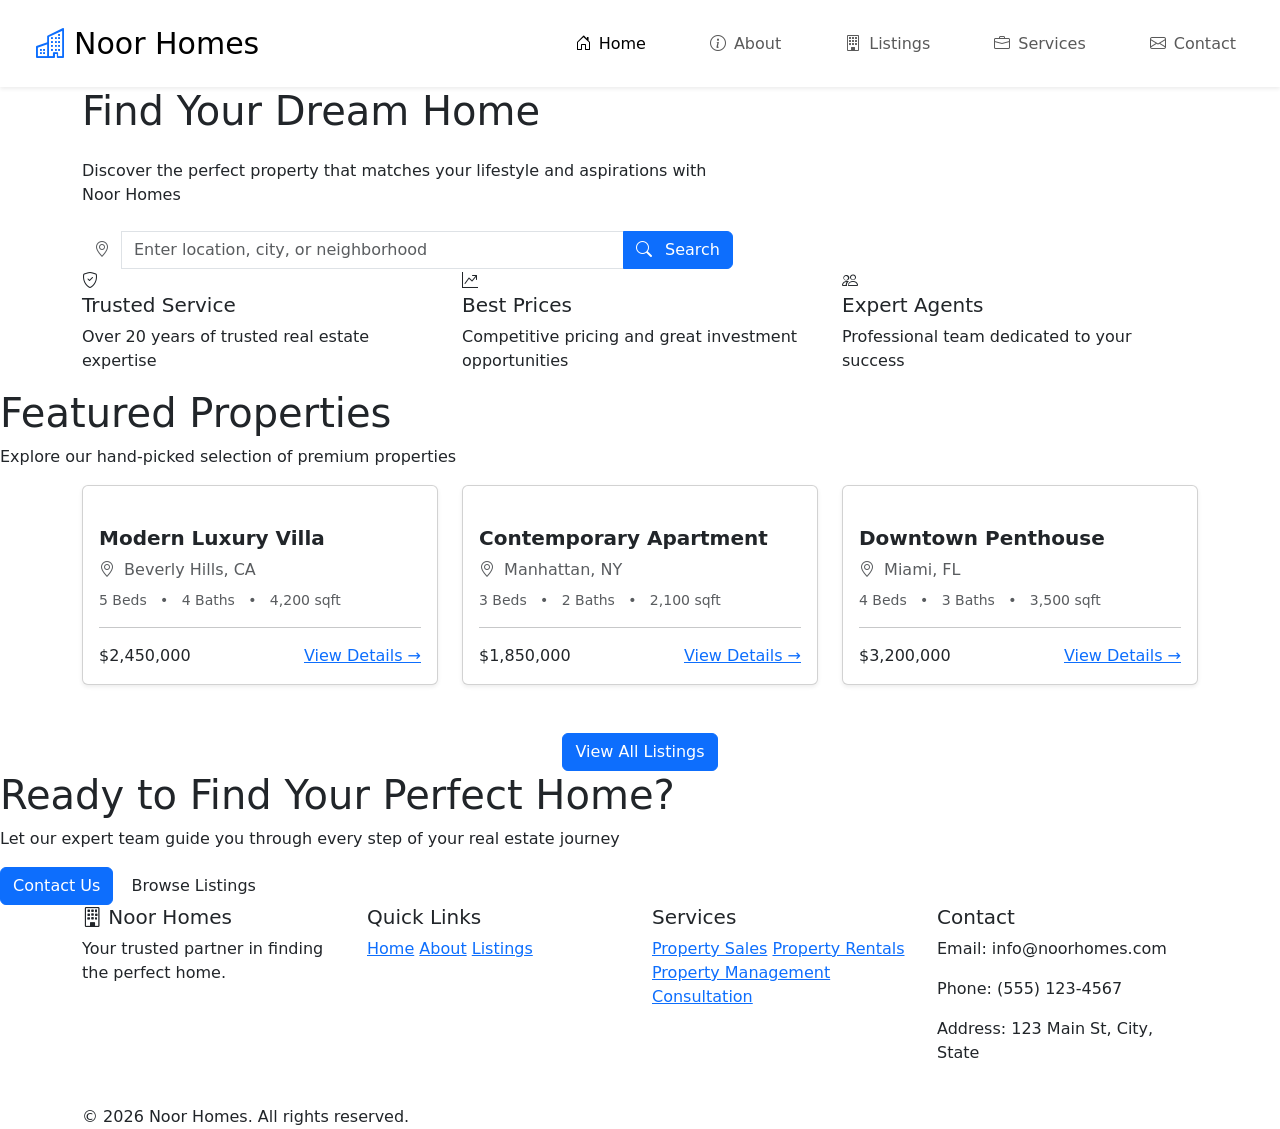
==== files/index.html @ 014f68e5 "deleted" ====
<!doctype html>
<html lang="en">
  <head>
    <meta charset="UTF-8" />
    <meta name="viewport" content="width=device-width, initial-scale=1.0" />
    <title>Noor Home</title>
    <link
      href="https://cdn.jsdelivr.net/npm/bootstrap@5.3.8/dist/css/bootstrap.min.css"
      rel="stylesheet"
      integrity="sha384-sRIl4kxILFvY47J16cr9ZwB07vP4J8+LH7qKQnuqkuIAvNWLzeN8tE5YBujZqJLB"
      crossorigin="anonymous" />
    <link
      href="https://cdn.jsdelivr.net/npm/bootstrap-icons@1.11.1/font/bootstrap-icons.css"
      rel="stylesheet" />
    <link rel="stylesheet" href="./styles/styles.css" />
  </head>

  <body>
    <header>
      <!-- Navbar -->
      <nav
        class="navbar navbar-expand-lg navbar-white bg-white shadow-sm px-4 py-3"
        aria-label="Offcanvas navbar large navbar-fixed">
        <div class="container-fluid">
          <!-- Brand -->
          <a
            class="navbar-brand d-flex align-items-center"
            href="index.html"
            aria-label="Noor Homes"
            style="font-size: 30px">
            <i class="bi bi-buildings me-2 text-primary"></i>
            Noor Homes
          </a>

          <!-- Toggle -->
          <button
            class="navbar-toggler"
            type="button"
            data-bs-toggle="offcanvas"
            data-bs-target="#offcanvasNavbar2">
            <span class="navbar-toggler-icon"></span>
          </button>

          <!-- Offcanvas -->
          <div
            class="offcanvas offcanvas-end text-bg-light"
            tabindex="-1"
            id="offcanvasNavbar2">
            <div class="offcanvas-header">
              <h5 class="offcanvas-title">Noor Homes</h5>
              <button
                type="button"
                class="btn-close"
                data-bs-dismiss="offcanvas"></button>
            </div>

            <div class="offcanvas-body">
              <ul class="navbar-nav ms-auto align-items-lg-center gap-lg-5">
                <li class="nav-item nav-active">
                  <a
                    class="nav-link active d-flex align-items-center"
                    href="Home">
                    <i class="bi bi-house-door me-2"></i> Home
                  </a>
                </li>

                <li class="nav-item nav-active">
                  <a class="nav-link d-flex align-items-center" href="About">
                    <i class="bi bi-info-circle me-2"></i> About
                  </a>
                </li>

                <li class="nav-item nav-active">
                  <a class="nav-link d-flex align-items-center" href="Listings">
                    <i class="bi bi-building me-2"></i> Listings
                  </a>
                </li>

                <li class="nav-item nav-active">
                  <a class="nav-link d-flex align-items-center" href="Services">
                    <i class="bi bi-briefcase me-2"></i> Services
                  </a>
                </li>

                <li class="nav-item nav-active">
                  <a class="nav-link d-flex align-items-center" href="Contact">
                    <i class="bi bi-envelope me-2"></i> Contact
                  </a>
                </li>
              </ul>
            </div>
          </div>
        </div>
      </nav>
    </header>

    <main>
      <!-- Hero Section -->
      <section class="hero">
        <div class="container">
          <div class="col-lg-7">
            <h1 class="mb-4">Find Your Dream Home</h1>
            <p class="mb-4">
              Discover the perfect property that matches your lifestyle and
              aspirations with Noor Homes
            </p>
            <!-- Search Box -->
            <div class="search-box d-flex align-items-center">
              <div class="input-group">
                <span class="input-group-text bg-white border-0">
                  <i class="bi bi-geo-alt text-muted"></i>
                </span>
                <input
                  type="text"
                  class="form-control"
                  placeholder="Enter location, city, or neighborhood" />
                <button class="btn btn-primary search-btn">
                  <i class="bi bi-search me-2"></i> Search
                </button>
              </div>
            </div>
          </div>
        </div>
      </section>

      <!-- Featured Listings -->
      <section class="feature-section">
        <div class="container">
          <div class="row g-4">
            <!-- Card 1 -->
            <div class="col-md-4">
              <div class="feature-card">
                <div class="icon-circle">
                  <i class="bi bi-shield-check"></i>
                </div>
                <h5>Trusted Service</h5>
                <p>Over 20 years of trusted real estate expertise</p>
              </div>
            </div>

            <!-- Card 2 -->
            <div class="col-md-4">
              <div class="feature-card">
                <div class="icon-circle">
                  <i class="bi bi-graph-up-arrow"></i>
                </div>
                <h5>Best Prices</h5>
                <p>Competitive pricing and great investment opportunities</p>
              </div>
            </div>

            <!-- Card 3 -->
            <div class="col-md-4">
              <div class="feature-card">
                <div class="icon-circle">
                  <i class="bi bi-people"></i>
                </div>
                <h5>Expert Agents</h5>
                <p>Professional team dedicated to your success</p>
              </div>
            </div>
          </div>
        </div>
      </section>

      <!-- Property Listings -->

      <section class="property-section">
        <div class="section-header">
          <h1>Featured Properties</h1>
          <p>Explore our hand-picked selection of premium properties</p>
        </div>
        <div class="container">
          <div class="row g-4">
            <!-- Card 1 -->
            <div class="col-md-4">
              <div class="card property-card shadow-sm">
                <div class="position-relative">
                  <img
                    src="https://hips.hearstapps.com/hmg-prod/images/imagereader-3-1550604185.jpg"
                    class="card-img-top"
                    alt="" />
                  <span class="featured-badge text-white">Featured</span>
                </div>

                <div class="card-body">
                  <h5 class="fw-semibold">Modern Luxury Villa</h5>

                  <p class="text-muted mb-2">
                    <i class="bi bi-geo-alt me-1"></i> Beverly Hills, CA
                  </p>

                  <p class="text-muted small">
                    5 Beds &nbsp; • &nbsp; 4 Baths &nbsp; • &nbsp; 4,200 sqft
                  </p>

                  <hr />

                  <div
                    class="d-flex justify-content-between align-items-center">
                    <span class="property-price">$2,450,000</span>
                    <a href="#" class="view-details"> View Details → </a>
                  </div>
                </div>
              </div>
            </div>

            <!-- Card 2 -->
            <div class="col-md-4">
              <div class="card property-card shadow-sm">
                <div class="position-relative">
                  <img
                    src="https://i.ytimg.com/vi/sLuLAQifdAA/maxresdefault.jpg"
                    class="card-img-top"
                    alt="" />
                  <span class="featured-badge text-white">Featured</span>
                </div>

                <div class="card-body">
                  <h5 class="fw-semibold">Contemporary Apartment</h5>

                  <p class="text-muted mb-2">
                    <i class="bi bi-geo-alt me-1"></i> Manhattan, NY
                  </p>

                  <p class="text-muted small">
                    3 Beds &nbsp; • &nbsp; 2 Baths &nbsp; • &nbsp; 2,100 sqft
                  </p>

                  <hr />

                  <div
                    class="d-flex justify-content-between align-items-center">
                    <span class="property-price">$1,850,000</span>
                    <a href="#" class="view-details"> View Details → </a>
                  </div>
                </div>
              </div>
            </div>

            <!-- Card 3 -->
            <div class="col-md-4">
              <div class="card property-card shadow-sm">
                <div class="position-relative">
                  <img
                    src="https://luxhabitat.ae/resizedimages/1920w/16747/source/04e238087a810e7934d59b5b690d482ce5b82ca3683d50adb53f8b99a1257945.jpg"
                    class="card-img-top"
                    alt="" />
                  <span class="featured-badge text-white">Featured</span>
                </div>

                <div class="card-body">
                  <h5 class="fw-semibold">Downtown Penthouse</h5>

                  <p class="text-muted mb-2">
                    <i class="bi bi-geo-alt me-1"></i> Miami, FL
                  </p>

                  <p class="text-muted small">
                    4 Beds &nbsp; • &nbsp; 3 Baths &nbsp; • &nbsp; 3,500 sqft
                  </p>

                  <hr />

                  <div
                    class="d-flex justify-content-between align-items-center">
                    <span class="property-price">$3,200,000</span>
                    <a href="#" class="view-details"> View Details → </a>
                  </div>
                </div>
              </div>
            </div>
          </div>

          <!-- View All Button -->
          <div class="text-center mt-5">
            <a href="#" class="btn btn-primary view-all-btn">
              View All Listings
            </a>
          </div>
        </div>
      </section>

      <!-- Contact Section -->
      <section class="contact-section">
        <h1>Ready to Find Your Perfect Home?</h1>
        <p>
          Let our expert team guide you through every step of your real estate
          journey
        </p>
        <div class="contact-buttons">
          <a href="#" class="btn btn-primary">Contact Us</a>
          <a href="#" class="btn btn-outline">Browse Listings</a>
        </div>
      </section>
    </main>
    <!--footer section-->
    <footer class="footer">
      <div class="container">
        <div class="row">
          <!-- Brand -->
          <div class="col-md-3 mb-4">
            <h5><i class="bi bi-building brand-icon"></i> Noor Homes</h5>
            <p>Your trusted partner in finding the perfect home.</p>
          </div>

          <!-- Quick Links -->
          <div class="col-md-3 mb-4">
            <h5>Quick Links</h5>
            <a href="#">Home</a>
            <a href="#">About</a>
            <a href="#">Listings</a>
          </div>

          <!-- Services -->
          <div class="col-md-3 mb-4">
            <h5>Services</h5>
            <a href="#">Property Sales</a>
            <a href="#">Property Rentals</a>
            <a href="#">Property Management</a>
            <a href="#">Consultation</a>
          </div>

          <!-- Contact -->
          <div class="col-md-3 mb-4">
            <h5>Contact</h5>
            <p>Email: info@noorhomes.com</p>
            <p>Phone: (555) 123-4567</p>
            <p>Address: 123 Main St, City, State</p>
          </div>
        </div>

        <!-- Divider -->
        <div class="footer-divider"></div>

        <!-- Bottom -->
        <div class="footer-bottom">© 2026 Noor Homes. All rights reserved.</div>
      </div>
    </footer>

    <script
      src="https://cdn.jsdelivr.net/npm/bootstrap@5.3.8/dist/js/bootstrap.bundle.min.js"
      integrity="sha384-FKyoEForCGlyvwx9Hj09JcYn3nv7wiPVlz7YYwJrWVcXK/BmnVDxM+D2scQbITxI"
      crossorigin="anonymous"></script>
  </body>
</html>
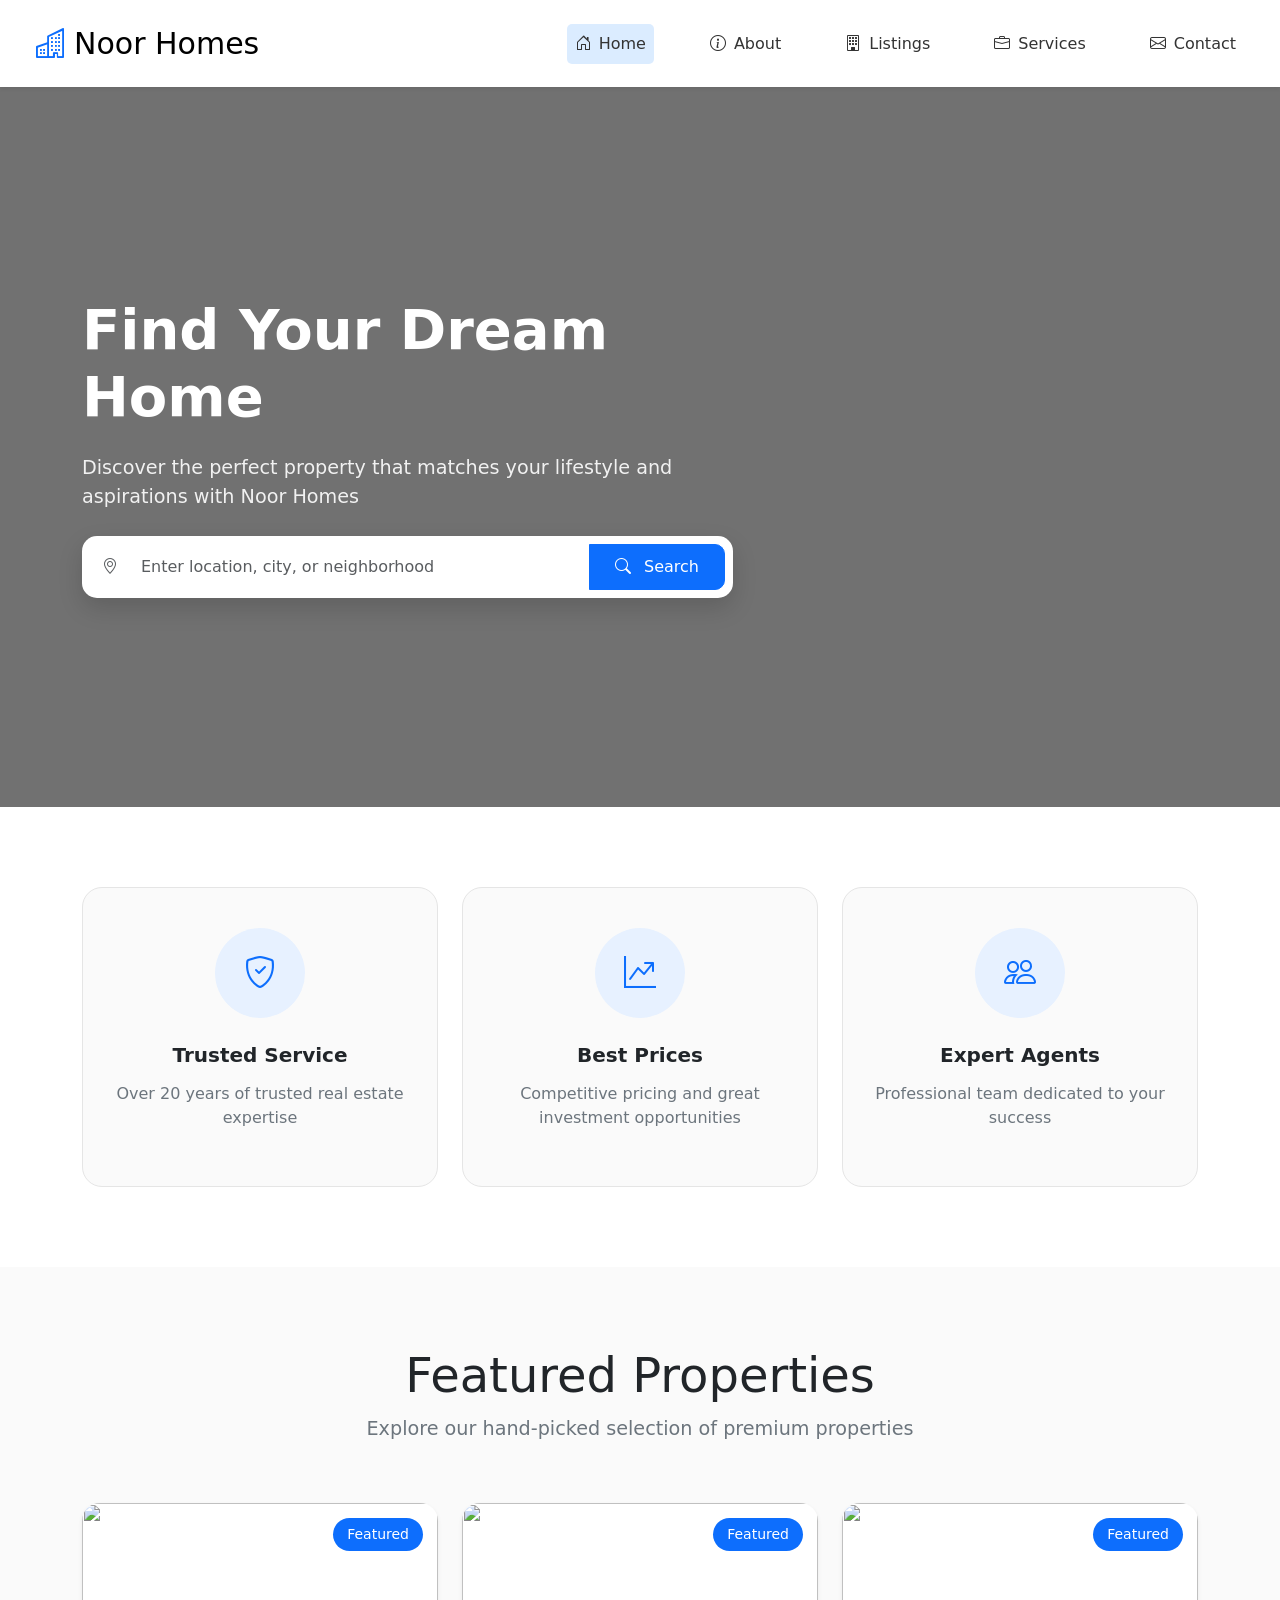
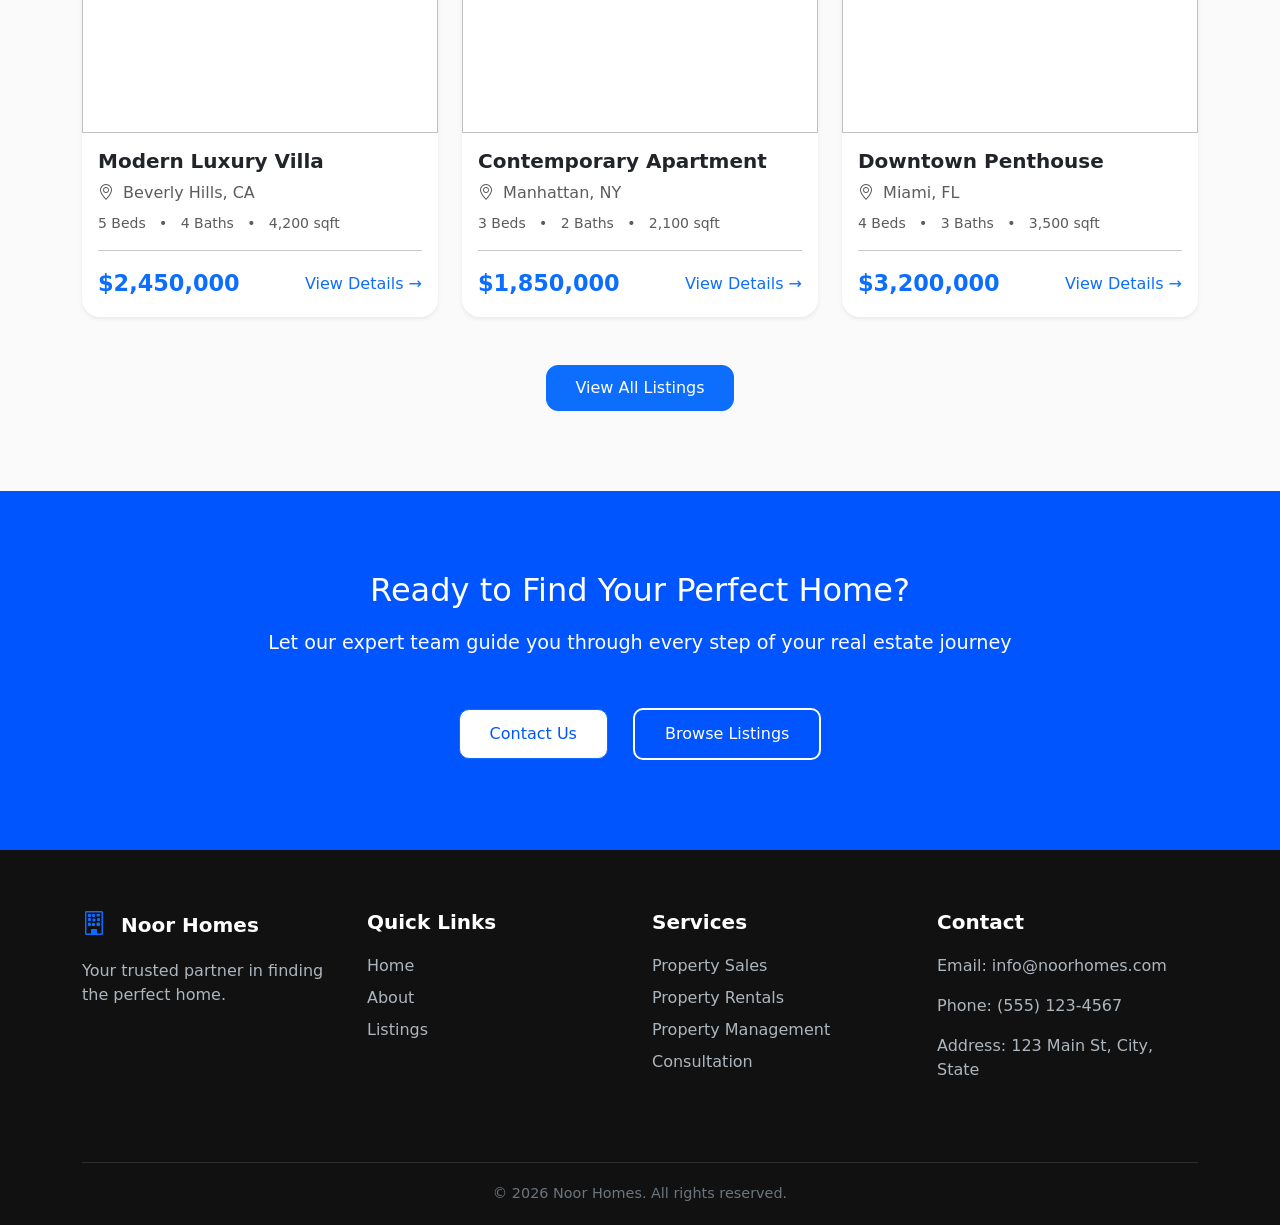
==== commit ac9b79aa: "addition" ====
--- a/files/index.html
+++ b/files/index.html
@@ -12,7 +12,7 @@
     <link
       href="https://cdn.jsdelivr.net/npm/bootstrap-icons@1.11.1/font/bootstrap-icons.css"
       rel="stylesheet" />
-    <link rel="stylesheet" href="./styles/styles.css" />
+    <link rel="stylesheet" href="../styles/styles.css" />
   </head>
 
   <body>
@@ -337,7 +337,6 @@
         <div class="footer-bottom">© 2026 Noor Homes. All rights reserved.</div>
       </div>
     </footer>
-
     <script
       src="https://cdn.jsdelivr.net/npm/bootstrap@5.3.8/dist/js/bootstrap.bundle.min.js"
       integrity="sha384-FKyoEForCGlyvwx9Hj09JcYn3nv7wiPVlz7YYwJrWVcXK/BmnVDxM+D2scQbITxI"
--- a/styles/styles.css
+++ b/styles/styles.css
@@ -0,0 +1,279 @@
+.navbar-fixed {
+  position: fixed;
+  top: 0;
+  width: 100%;
+  z-index: 1030; /* Make sure it's above other content */
+  background-color: #fff; /* Optional: keep a background so it's not transparent */
+  box-shadow: 0 4px 6px rgba(0, 0, 0, 0.1); /* Optional: add shadow for depth */
+}
+
+.navbar-nav .nav-link:hover {
+  color: #007bff !important;
+  background-color: #f8f9fa;
+  border-radius: 5px;
+  transition:
+    color 0.3s ease,
+    background-color 0.3s ease;
+}
+
+.navbar-nav .nav-link {
+  color: #333 !important;
+  font-weight: 500;
+  transition:
+    color 0.3s ease,
+    background-color 0.3s ease;
+}
+
+.active:hover {
+  color: #007bff !important;
+  border-radius: 5px;
+  border: 10px;
+  background-color: #dbecff;
+}
+
+.active {
+  color: #007bff !important;
+  font-weight: 500;
+  border-radius: 5px;
+  background-color: #dbecff;
+}
+
+.hero {
+  background:
+    linear-gradient(rgba(0, 0, 0, 0.55), rgba(0, 0, 0, 0.55)),
+    url("https://img-v2.gtsstatic.net/reno/imagereader.aspx?url=https%3A%2F%2Fm.sothebysrealty.com%2F1253i215%2Fk8p39r29jjwrm12enc5qk9kdq3i215&w=3840&q=75&option=N&permitphotoenlargement=false&fallbackimageurl=https://www.sothebysrealty.com/resources/siteresources/commonresources/images/nophoto/no_image_new.png")
+      center/cover no-repeat;
+  height: 80vh;
+  display: flex;
+  align-items: center;
+  color: white;
+}
+
+.hero h1 {
+  font-size: 3.5rem;
+  font-weight: 700;
+}
+
+.hero p {
+  font-size: 1.2rem;
+  opacity: 0.9;
+}
+
+.search-box {
+  background: white;
+  border-radius: 15px;
+  padding: 8px;
+  box-shadow: 0 10px 25px rgba(0, 0, 0, 0.15);
+}
+
+.search-box .form-control {
+  border: none;
+  box-shadow: none;
+}
+
+.search-btn {
+  border-radius: 10px;
+  padding: 10px 25px;
+}
+
+.feature-section {
+  background-color: #ffffff;
+  padding: 80px 0;
+}
+
+.feature-card {
+  border-radius: 20px;
+  border: 1px solid #e5e5e5;
+  padding: 40px 30px;
+  text-align: center;
+  transition: all 0.3s ease;
+  background-color: #fafafa;
+}
+
+.feature-card:hover {
+  background-color: #eaf6ff; /* light sky blue */
+  transform: translateY(-5px);
+  box-shadow: 0 10px 25px rgba(0, 0, 0, 0.08);
+}
+
+.icon-circle {
+  width: 90px;
+  height: 90px;
+  background-color: #e7f1ff;
+  border-radius: 50%;
+  display: flex;
+  align-items: center;
+  justify-content: center;
+  margin: 0 auto 25px auto;
+}
+
+.icon-circle i {
+  font-size: 32px;
+  color: #0d6efd;
+}
+
+.feature-card h5 {
+  font-weight: 600;
+  margin-bottom: 15px;
+}
+
+.feature-card p {
+  color: #6c757d;
+}
+
+body {
+  background-color: #fafafa;
+}
+
+.property-section {
+  padding: 80px 0;
+}
+
+.section-header {
+  text-align: center;
+  margin-bottom: 60px;
+}
+
+.section-header h1 {
+  font-size: 3rem;
+}
+
+.section-header p {
+  font-size: 1.2rem;
+  color: #6c757d;
+  margin-top: 10px;
+}
+
+.property-card {
+  border-radius: 18px;
+  overflow: hidden;
+  border: none;
+  transition: all 0.3s ease;
+}
+
+.property-card:hover {
+  transform: translateY(-6px);
+  box-shadow: 0 15px 30px rgba(0, 0, 0, 0.08);
+}
+
+.property-card img {
+  height: 230px;
+  object-fit: cover;
+}
+
+.featured-badge {
+  position: absolute;
+  top: 15px;
+  right: 15px;
+  background: #0d6efd;
+  padding: 6px 14px;
+  border-radius: 50px;
+  font-size: 14px;
+}
+
+.property-price {
+  font-size: 1.4rem;
+  font-weight: 600;
+  color: #0d6efd;
+}
+
+.view-details {
+  color: #0d6efd;
+  font-weight: 500;
+  text-decoration: none;
+}
+
+.view-details:hover {
+  text-decoration: underline;
+}
+
+.view-all-btn {
+  border-radius: 12px;
+  padding: 10px 28px;
+}
+
+.contact-section {
+  background-color: #0055ff;
+  color: white;
+  text-align: center;
+  padding: 80px 20px;
+}
+
+.contact-section h1 {
+  font-size: 2rem;
+  margin-bottom: 20px;
+}
+
+.contact-section p {
+  font-size: 1.2rem;
+  margin-bottom: 40px;
+}
+
+.contact-buttons .btn {
+  margin: 10px;
+  padding: 12px 30px;
+  font-size: 1rem;
+  border-radius: 10px;
+}
+
+.contact-buttons .btn-outline {
+  background: transparent;
+  border: 2px solid white;
+  color: white;
+}
+
+.contact-buttons .btn-primary {
+  background-color: white;
+  color: #0056ff;
+}
+
+.contact-buttons .btn-primary:hover {
+  background-color: #e0e0e0;
+  color: #0056ff;
+}
+
+.contact-buttons .btn-outline:hover {
+  background-color: white;
+  color: #0056ff;
+}
+
+.footer {
+  background-color: #111111;
+  color: #adb5bd;
+  padding: 60px 0 20px;
+}
+
+.footer h5 {
+  color: #ffffff;
+  font-weight: 600;
+  margin-bottom: 20px;
+}
+
+.footer a {
+  color: #adb5bd;
+  text-decoration: none;
+  display: block;
+  margin-bottom: 8px;
+  transition: 0.3s;
+}
+
+.footer a:hover {
+  color: #ffffff;
+}
+
+.footer-divider {
+  border-top: 1px solid #2c2c2c;
+  margin: 40px 0 20px;
+}
+
+.brand-icon {
+  color: #0d6efd;
+  font-size: 1.5rem;
+  margin-right: 8px;
+}
+
+.footer-bottom {
+  text-align: center;
+  color: #6c757d;
+  font-size: 0.9rem;
+}
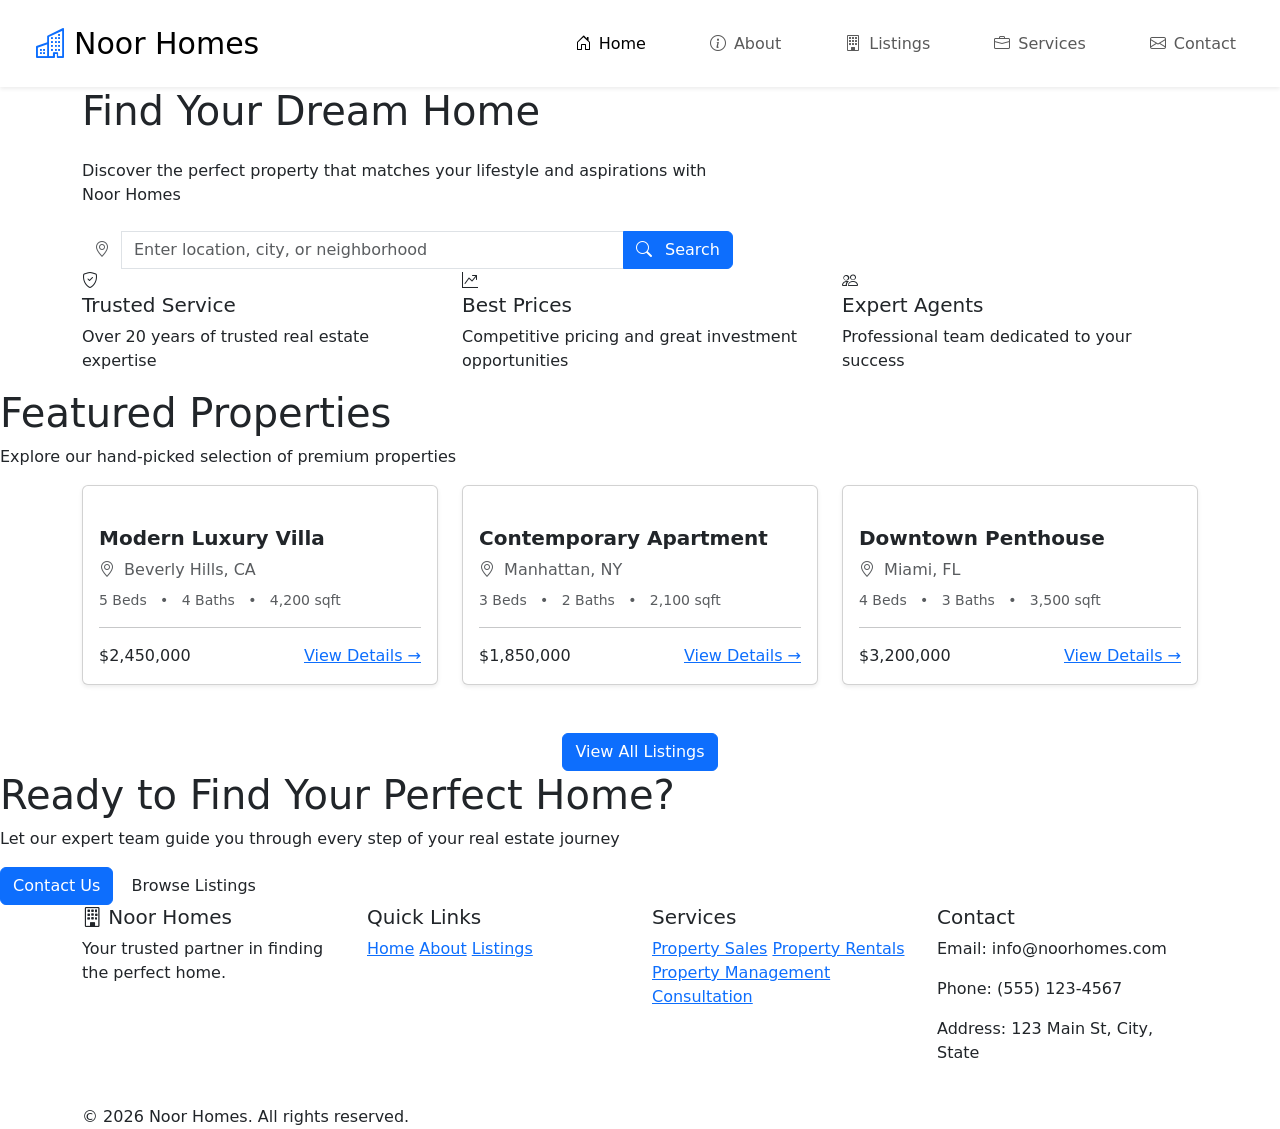
==== commit 091530e1: "Merge pull request #2 from NwawoloJ/home Home" ====
--- a/files/index.html
+++ b/files/index.html
@@ -12,7 +12,7 @@
     <link
       href="https://cdn.jsdelivr.net/npm/bootstrap-icons@1.11.1/font/bootstrap-icons.css"
       rel="stylesheet" />
-    <link rel="stylesheet" href="../styles/styles.css" />
+    <link rel="stylesheet" href="./styles/styles.css" />
   </head>
 
   <body>
@@ -337,6 +337,7 @@
         <div class="footer-bottom">© 2026 Noor Homes. All rights reserved.</div>
       </div>
     </footer>
+
     <script
       src="https://cdn.jsdelivr.net/npm/bootstrap@5.3.8/dist/js/bootstrap.bundle.min.js"
       integrity="sha384-FKyoEForCGlyvwx9Hj09JcYn3nv7wiPVlz7YYwJrWVcXK/BmnVDxM+D2scQbITxI"
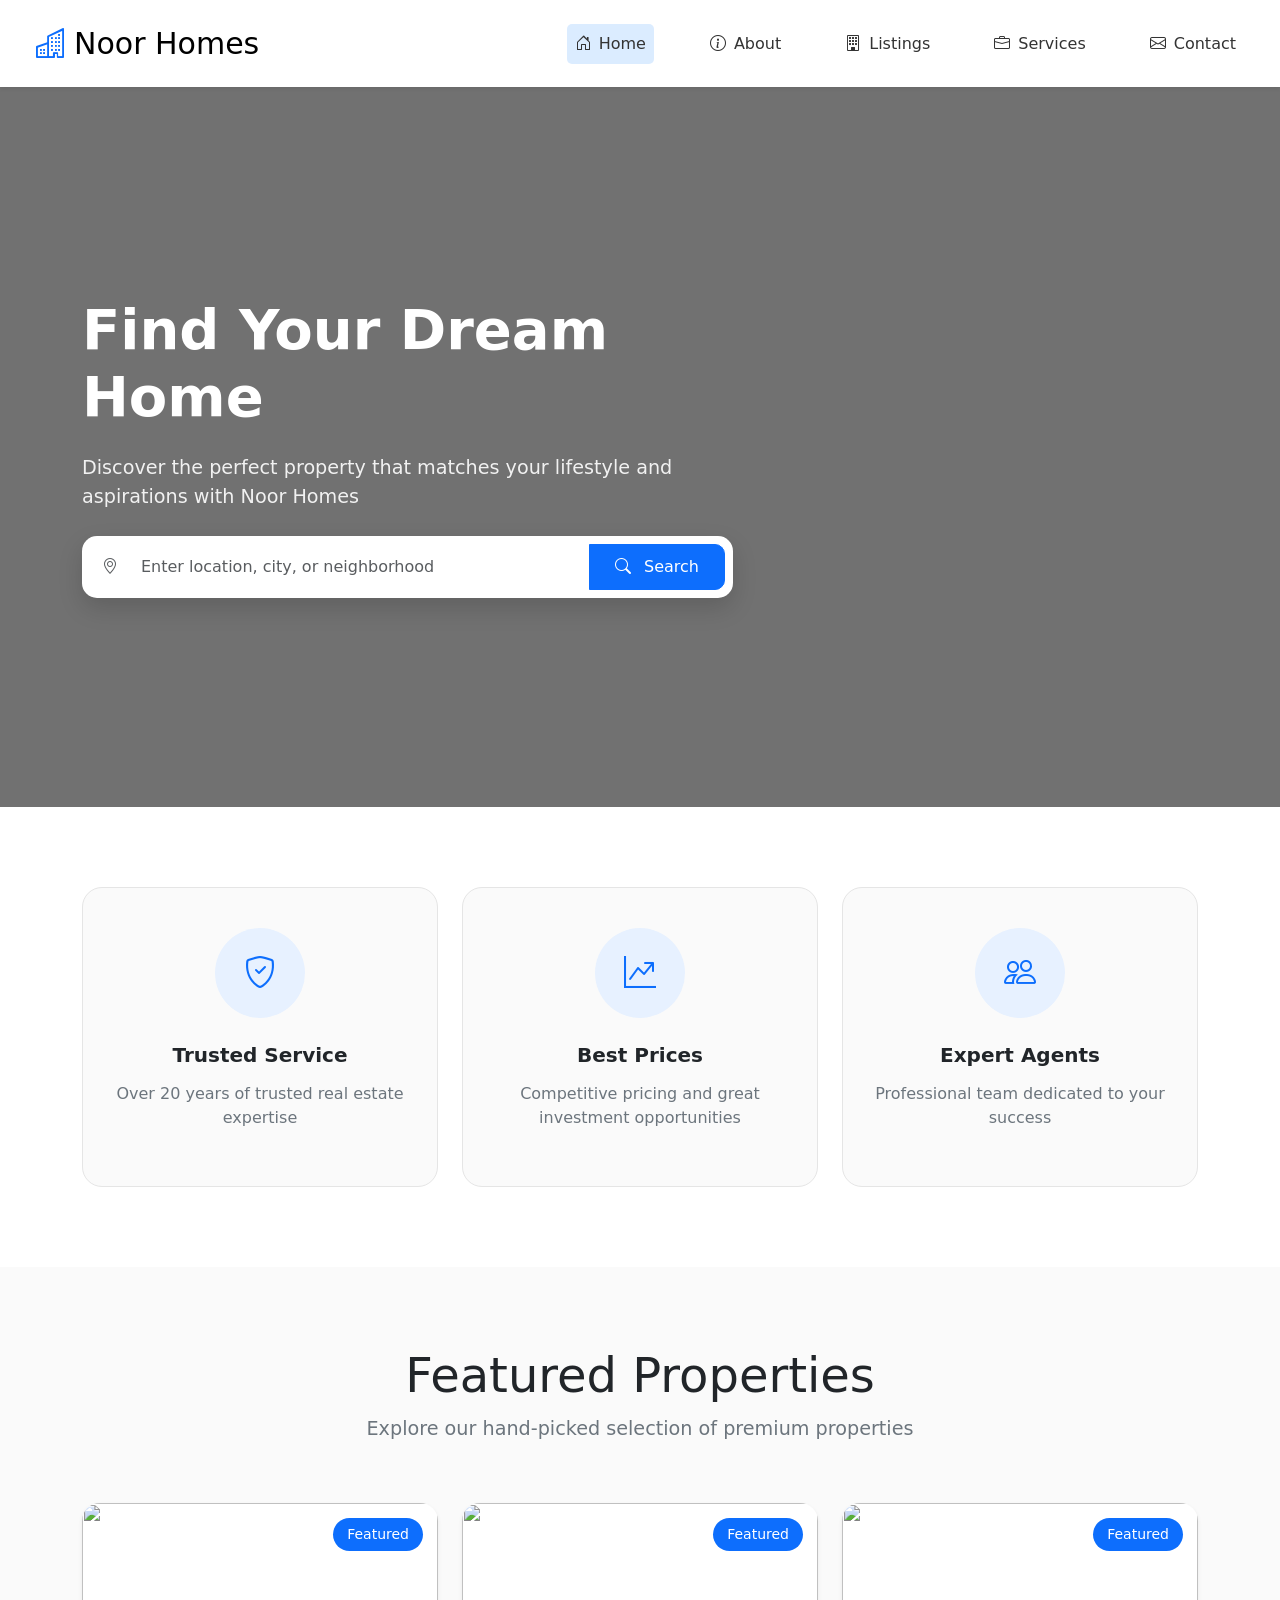
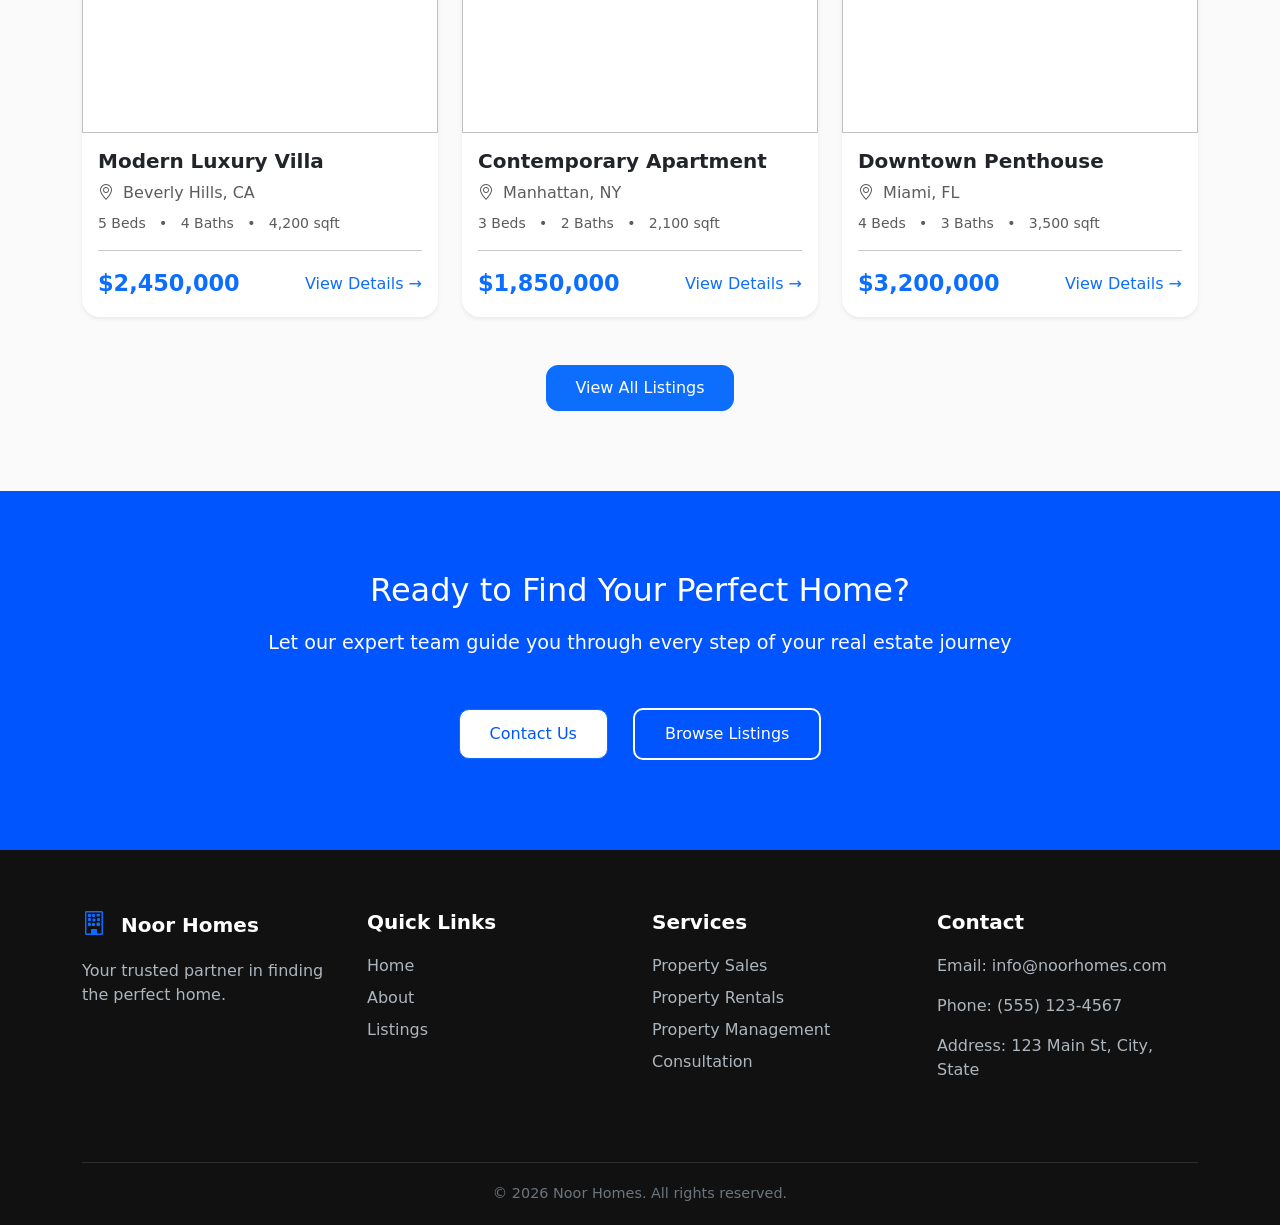
==== commit 21487db1: "home page edit" ====
--- a/files/index.html
+++ b/files/index.html
@@ -12,17 +12,15 @@
     <link
       href="https://cdn.jsdelivr.net/npm/bootstrap-icons@1.11.1/font/bootstrap-icons.css"
       rel="stylesheet" />
-    <link rel="stylesheet" href="./styles/styles.css" />
+    <link rel="stylesheet" href="../styles/styles.css" />
   </head>
 
   <body>
     <header>
-      <!-- Navbar -->
       <nav
         class="navbar navbar-expand-lg navbar-white bg-white shadow-sm px-4 py-3"
         aria-label="Offcanvas navbar large navbar-fixed">
         <div class="container-fluid">
-          <!-- Brand -->
           <a
             class="navbar-brand d-flex align-items-center"
             href="index.html"
@@ -32,7 +30,6 @@
             Noor Homes
           </a>
 
-          <!-- Toggle -->
           <button
             class="navbar-toggler"
             type="button"
@@ -41,7 +38,6 @@
             <span class="navbar-toggler-icon"></span>
           </button>
 
-          <!-- Offcanvas -->
           <div
             class="offcanvas offcanvas-end text-bg-light"
             tabindex="-1"
@@ -56,34 +52,34 @@
 
             <div class="offcanvas-body">
               <ul class="navbar-nav ms-auto align-items-lg-center gap-lg-5">
-                <li class="nav-item nav-active">
+                <li class="nav-item">
                   <a
                     class="nav-link active d-flex align-items-center"
-                    href="Home">
+                    href="index.html">
                     <i class="bi bi-house-door me-2"></i> Home
                   </a>
                 </li>
 
-                <li class="nav-item nav-active">
-                  <a class="nav-link d-flex align-items-center" href="About">
+                <li class="nav-item">
+                  <a class="nav-link d-flex align-items-center" href="about.html">
                     <i class="bi bi-info-circle me-2"></i> About
                   </a>
                 </li>
 
-                <li class="nav-item nav-active">
-                  <a class="nav-link d-flex align-items-center" href="Listings">
+                <li class="nav-item">
+                  <a class="nav-link d-flex align-items-center" href="listings.html">
                     <i class="bi bi-building me-2"></i> Listings
                   </a>
                 </li>
 
-                <li class="nav-item nav-active">
-                  <a class="nav-link d-flex align-items-center" href="Services">
+                <li class="nav-item">
+                  <a class="nav-link d-flex align-items-center" href="services.html">
                     <i class="bi bi-briefcase me-2"></i> Services
                   </a>
                 </li>
 
-                <li class="nav-item nav-active">
-                  <a class="nav-link d-flex align-items-center" href="Contact">
+                <li class="nav-item">
+                  <a class="nav-link d-flex align-items-center" href="contact.html">
                     <i class="bi bi-envelope me-2"></i> Contact
                   </a>
                 </li>
@@ -95,7 +91,6 @@
     </header>
 
     <main>
-      <!-- Hero Section -->
       <section class="hero">
         <div class="container">
           <div class="col-lg-7">
@@ -104,7 +99,6 @@
               Discover the perfect property that matches your lifestyle and
               aspirations with Noor Homes
             </p>
-            <!-- Search Box -->
             <div class="search-box d-flex align-items-center">
               <div class="input-group">
                 <span class="input-group-text bg-white border-0">
@@ -123,11 +117,9 @@
         </div>
       </section>
 
-      <!-- Featured Listings -->
       <section class="feature-section">
         <div class="container">
           <div class="row g-4">
-            <!-- Card 1 -->
             <div class="col-md-4">
               <div class="feature-card">
                 <div class="icon-circle">
@@ -138,7 +130,6 @@
               </div>
             </div>
 
-            <!-- Card 2 -->
             <div class="col-md-4">
               <div class="feature-card">
                 <div class="icon-circle">
@@ -149,7 +140,6 @@
               </div>
             </div>
 
-            <!-- Card 3 -->
             <div class="col-md-4">
               <div class="feature-card">
                 <div class="icon-circle">
@@ -162,8 +152,6 @@
           </div>
         </div>
       </section>
-
-      <!-- Property Listings -->
 
       <section class="property-section">
         <div class="section-header">
@@ -172,7 +160,6 @@
         </div>
         <div class="container">
           <div class="row g-4">
-            <!-- Card 1 -->
             <div class="col-md-4">
               <div class="card property-card shadow-sm">
                 <div class="position-relative">
@@ -182,22 +169,16 @@
                     alt="" />
                   <span class="featured-badge text-white">Featured</span>
                 </div>
-
                 <div class="card-body">
                   <h5 class="fw-semibold">Modern Luxury Villa</h5>
-
                   <p class="text-muted mb-2">
                     <i class="bi bi-geo-alt me-1"></i> Beverly Hills, CA
                   </p>
-
                   <p class="text-muted small">
                     5 Beds &nbsp; • &nbsp; 4 Baths &nbsp; • &nbsp; 4,200 sqft
                   </p>
-
                   <hr />
-
-                  <div
-                    class="d-flex justify-content-between align-items-center">
+                  <div class="d-flex justify-content-between align-items-center">
                     <span class="property-price">$2,450,000</span>
                     <a href="#" class="view-details"> View Details → </a>
                   </div>
@@ -205,7 +186,6 @@
               </div>
             </div>
 
-            <!-- Card 2 -->
             <div class="col-md-4">
               <div class="card property-card shadow-sm">
                 <div class="position-relative">
@@ -215,22 +195,16 @@
                     alt="" />
                   <span class="featured-badge text-white">Featured</span>
                 </div>
-
                 <div class="card-body">
                   <h5 class="fw-semibold">Contemporary Apartment</h5>
-
                   <p class="text-muted mb-2">
                     <i class="bi bi-geo-alt me-1"></i> Manhattan, NY
                   </p>
-
                   <p class="text-muted small">
                     3 Beds &nbsp; • &nbsp; 2 Baths &nbsp; • &nbsp; 2,100 sqft
                   </p>
-
                   <hr />
-
-                  <div
-                    class="d-flex justify-content-between align-items-center">
+                  <div class="d-flex justify-content-between align-items-center">
                     <span class="property-price">$1,850,000</span>
                     <a href="#" class="view-details"> View Details → </a>
                   </div>
@@ -238,7 +212,6 @@
               </div>
             </div>
 
-            <!-- Card 3 -->
             <div class="col-md-4">
               <div class="card property-card shadow-sm">
                 <div class="position-relative">
@@ -248,22 +221,16 @@
                     alt="" />
                   <span class="featured-badge text-white">Featured</span>
                 </div>
-
                 <div class="card-body">
                   <h5 class="fw-semibold">Downtown Penthouse</h5>
-
                   <p class="text-muted mb-2">
                     <i class="bi bi-geo-alt me-1"></i> Miami, FL
                   </p>
-
                   <p class="text-muted small">
                     4 Beds &nbsp; • &nbsp; 3 Baths &nbsp; • &nbsp; 3,500 sqft
                   </p>
-
                   <hr />
-
-                  <div
-                    class="d-flex justify-content-between align-items-center">
+                  <div class="d-flex justify-content-between align-items-center">
                     <span class="property-price">$3,200,000</span>
                     <a href="#" class="view-details"> View Details → </a>
                   </div>
@@ -272,16 +239,14 @@
             </div>
           </div>
 
-          <!-- View All Button -->
           <div class="text-center mt-5">
-            <a href="#" class="btn btn-primary view-all-btn">
+            <a href="listings.html" class="btn btn-primary view-all-btn">
               View All Listings
             </a>
           </div>
         </div>
       </section>
 
-      <!-- Contact Section -->
       <section class="contact-section">
         <h1>Ready to Find Your Perfect Home?</h1>
         <p>
@@ -289,30 +254,27 @@
           journey
         </p>
         <div class="contact-buttons">
-          <a href="#" class="btn btn-primary">Contact Us</a>
-          <a href="#" class="btn btn-outline">Browse Listings</a>
+          <a href="contact.html" class="btn btn-primary">Contact Us</a>
+          <a href="listings.html" class="btn btn-outline">Browse Listings</a>
         </div>
       </section>
     </main>
-    <!--footer section-->
+
     <footer class="footer">
       <div class="container">
         <div class="row">
-          <!-- Brand -->
           <div class="col-md-3 mb-4">
             <h5><i class="bi bi-building brand-icon"></i> Noor Homes</h5>
             <p>Your trusted partner in finding the perfect home.</p>
           </div>
 
-          <!-- Quick Links -->
           <div class="col-md-3 mb-4">
             <h5>Quick Links</h5>
-            <a href="#">Home</a>
-            <a href="#">About</a>
-            <a href="#">Listings</a>
-          </div>
-
-          <!-- Services -->
+            <a href="index.html">Home</a>
+            <a href="about.html">About</a>
+            <a href="listings.html">Listings</a>
+          </div>
+
           <div class="col-md-3 mb-4">
             <h5>Services</h5>
             <a href="#">Property Sales</a>
@@ -321,7 +283,6 @@
             <a href="#">Consultation</a>
           </div>
 
-          <!-- Contact -->
           <div class="col-md-3 mb-4">
             <h5>Contact</h5>
             <p>Email: info@noorhomes.com</p>
@@ -330,10 +291,7 @@
           </div>
         </div>
 
-        <!-- Divider -->
         <div class="footer-divider"></div>
-
-        <!-- Bottom -->
         <div class="footer-bottom">© 2026 Noor Homes. All rights reserved.</div>
       </div>
     </footer>
@@ -343,4 +301,4 @@
       integrity="sha384-FKyoEForCGlyvwx9Hj09JcYn3nv7wiPVlz7YYwJrWVcXK/BmnVDxM+D2scQbITxI"
       crossorigin="anonymous"></script>
   </body>
-</html>
+</html>
--- a/styles/styles.css
+++ b/styles/styles.css
@@ -0,0 +1,279 @@
+.navbar-fixed {
+  position: fixed;
+  top: 0;
+  width: 100%;
+  z-index: 1030; /* Make sure it's above other content */
+  background-color: #fff; /* Optional: keep a background so it's not transparent */
+  box-shadow: 0 4px 6px rgba(0, 0, 0, 0.1); /* Optional: add shadow for depth */
+}
+
+.navbar-nav .nav-link:hover {
+  color: #007bff !important;
+  background-color: #f8f9fa;
+  border-radius: 5px;
+  transition:
+    color 0.3s ease,
+    background-color 0.3s ease;
+}
+
+.navbar-nav .nav-link {
+  color: #333 !important;
+  font-weight: 500;
+  transition:
+    color 0.3s ease,
+    background-color 0.3s ease;
+}
+
+.active:hover {
+  color: #007bff !important;
+  border-radius: 5px;
+  border: 10px;
+  background-color: #dbecff;
+}
+
+.active {
+  color: #007bff !important;
+  font-weight: 500;
+  border-radius: 5px;
+  background-color: #dbecff;
+}
+
+.hero {
+  background:
+    linear-gradient(rgba(0, 0, 0, 0.55), rgba(0, 0, 0, 0.55)),
+    url("https://img-v2.gtsstatic.net/reno/imagereader.aspx?url=https%3A%2F%2Fm.sothebysrealty.com%2F1253i215%2Fk8p39r29jjwrm12enc5qk9kdq3i215&w=3840&q=75&option=N&permitphotoenlargement=false&fallbackimageurl=https://www.sothebysrealty.com/resources/siteresources/commonresources/images/nophoto/no_image_new.png")
+      center/cover no-repeat;
+  height: 80vh;
+  display: flex;
+  align-items: center;
+  color: white;
+}
+
+.hero h1 {
+  font-size: 3.5rem;
+  font-weight: 700;
+}
+
+.hero p {
+  font-size: 1.2rem;
+  opacity: 0.9;
+}
+
+.search-box {
+  background: white;
+  border-radius: 15px;
+  padding: 8px;
+  box-shadow: 0 10px 25px rgba(0, 0, 0, 0.15);
+}
+
+.search-box .form-control {
+  border: none;
+  box-shadow: none;
+}
+
+.search-btn {
+  border-radius: 10px;
+  padding: 10px 25px;
+}
+
+.feature-section {
+  background-color: #ffffff;
+  padding: 80px 0;
+}
+
+.feature-card {
+  border-radius: 20px;
+  border: 1px solid #e5e5e5;
+  padding: 40px 30px;
+  text-align: center;
+  transition: all 0.3s ease;
+  background-color: #fafafa;
+}
+
+.feature-card:hover {
+  background-color: #eaf6ff; /* light sky blue */
+  transform: translateY(-5px);
+  box-shadow: 0 10px 25px rgba(0, 0, 0, 0.08);
+}
+
+.icon-circle {
+  width: 90px;
+  height: 90px;
+  background-color: #e7f1ff;
+  border-radius: 50%;
+  display: flex;
+  align-items: center;
+  justify-content: center;
+  margin: 0 auto 25px auto;
+}
+
+.icon-circle i {
+  font-size: 32px;
+  color: #0d6efd;
+}
+
+.feature-card h5 {
+  font-weight: 600;
+  margin-bottom: 15px;
+}
+
+.feature-card p {
+  color: #6c757d;
+}
+
+body {
+  background-color: #fafafa;
+}
+
+.property-section {
+  padding: 80px 0;
+}
+
+.section-header {
+  text-align: center;
+  margin-bottom: 60px;
+}
+
+.section-header h1 {
+  font-size: 3rem;
+}
+
+.section-header p {
+  font-size: 1.2rem;
+  color: #6c757d;
+  margin-top: 10px;
+}
+
+.property-card {
+  border-radius: 18px;
+  overflow: hidden;
+  border: none;
+  transition: all 0.3s ease;
+}
+
+.property-card:hover {
+  transform: translateY(-6px);
+  box-shadow: 0 15px 30px rgba(0, 0, 0, 0.08);
+}
+
+.property-card img {
+  height: 230px;
+  object-fit: cover;
+}
+
+.featured-badge {
+  position: absolute;
+  top: 15px;
+  right: 15px;
+  background: #0d6efd;
+  padding: 6px 14px;
+  border-radius: 50px;
+  font-size: 14px;
+}
+
+.property-price {
+  font-size: 1.4rem;
+  font-weight: 600;
+  color: #0d6efd;
+}
+
+.view-details {
+  color: #0d6efd;
+  font-weight: 500;
+  text-decoration: none;
+}
+
+.view-details:hover {
+  text-decoration: underline;
+}
+
+.view-all-btn {
+  border-radius: 12px;
+  padding: 10px 28px;
+}
+
+.contact-section {
+  background-color: #0055ff;
+  color: white;
+  text-align: center;
+  padding: 80px 20px;
+}
+
+.contact-section h1 {
+  font-size: 2rem;
+  margin-bottom: 20px;
+}
+
+.contact-section p {
+  font-size: 1.2rem;
+  margin-bottom: 40px;
+}
+
+.contact-buttons .btn {
+  margin: 10px;
+  padding: 12px 30px;
+  font-size: 1rem;
+  border-radius: 10px;
+}
+
+.contact-buttons .btn-outline {
+  background: transparent;
+  border: 2px solid white;
+  color: white;
+}
+
+.contact-buttons .btn-primary {
+  background-color: white;
+  color: #0056ff;
+}
+
+.contact-buttons .btn-primary:hover {
+  background-color: #e0e0e0;
+  color: #0056ff;
+}
+
+.contact-buttons .btn-outline:hover {
+  background-color: white;
+  color: #0056ff;
+}
+
+.footer {
+  background-color: #111111;
+  color: #adb5bd;
+  padding: 60px 0 20px;
+}
+
+.footer h5 {
+  color: #ffffff;
+  font-weight: 600;
+  margin-bottom: 20px;
+}
+
+.footer a {
+  color: #adb5bd;
+  text-decoration: none;
+  display: block;
+  margin-bottom: 8px;
+  transition: 0.3s;
+}
+
+.footer a:hover {
+  color: #ffffff;
+}
+
+.footer-divider {
+  border-top: 1px solid #2c2c2c;
+  margin: 40px 0 20px;
+}
+
+.brand-icon {
+  color: #0d6efd;
+  font-size: 1.5rem;
+  margin-right: 8px;
+}
+
+.footer-bottom {
+  text-align: center;
+  color: #6c757d;
+  font-size: 0.9rem;
+}
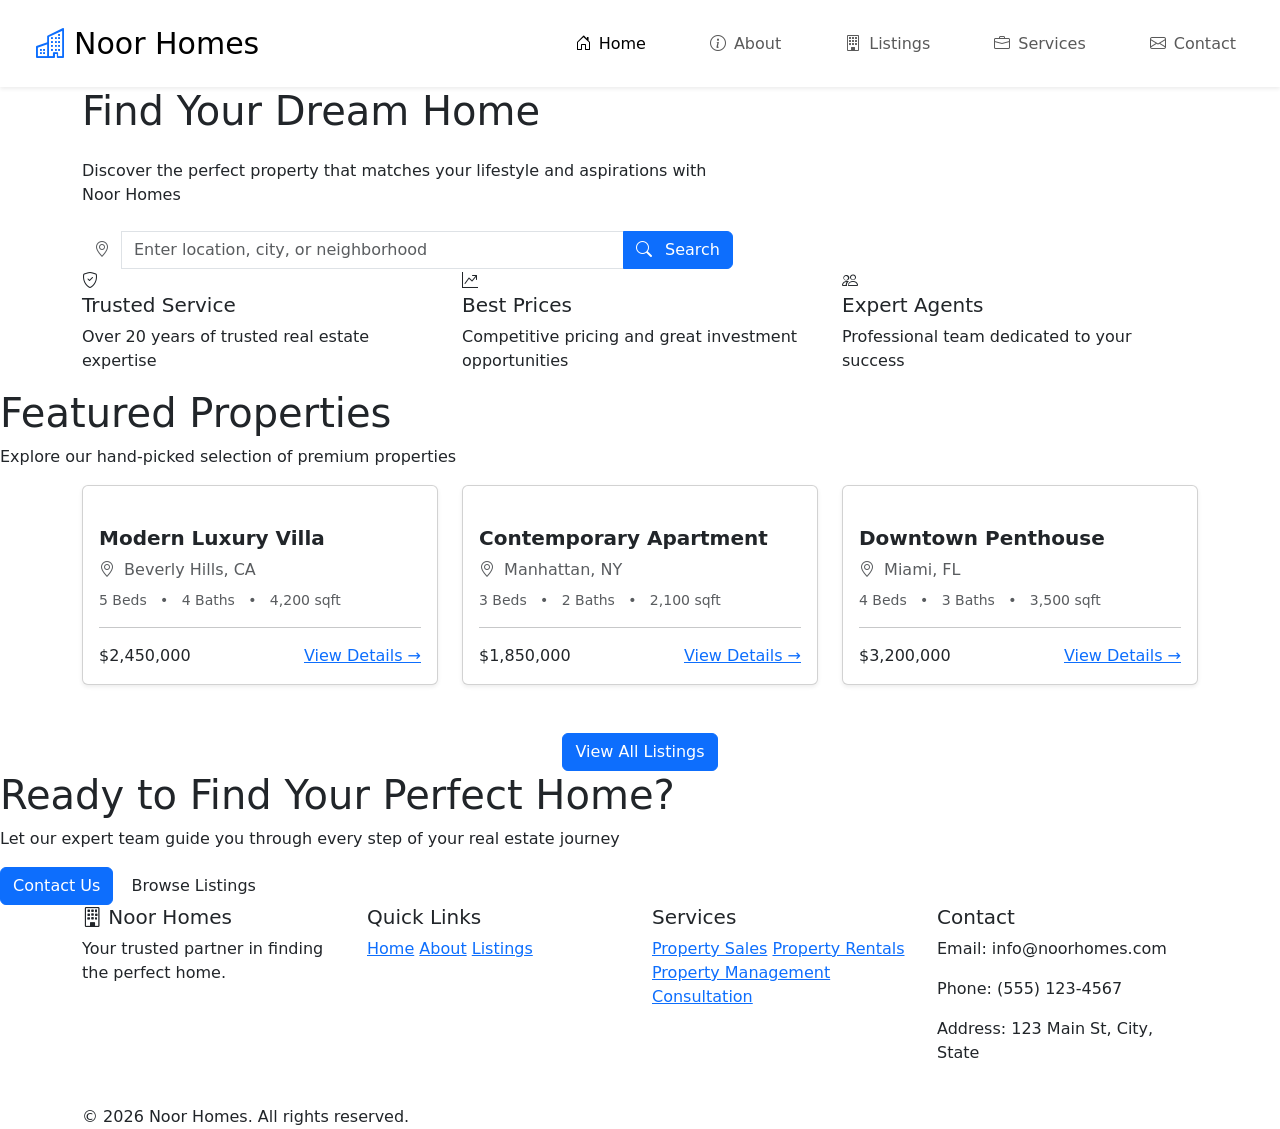
==== commit c4fc603b: "general commit" ====
--- a/files/index.html
+++ b/files/index.html
@@ -12,7 +12,7 @@
     <link
       href="https://cdn.jsdelivr.net/npm/bootstrap-icons@1.11.1/font/bootstrap-icons.css"
       rel="stylesheet" />
-    <link rel="stylesheet" href="../styles/styles.css" />
+    <link rel="stylesheet" href="./styles/styles.css" />
   </head>
 
   <body>
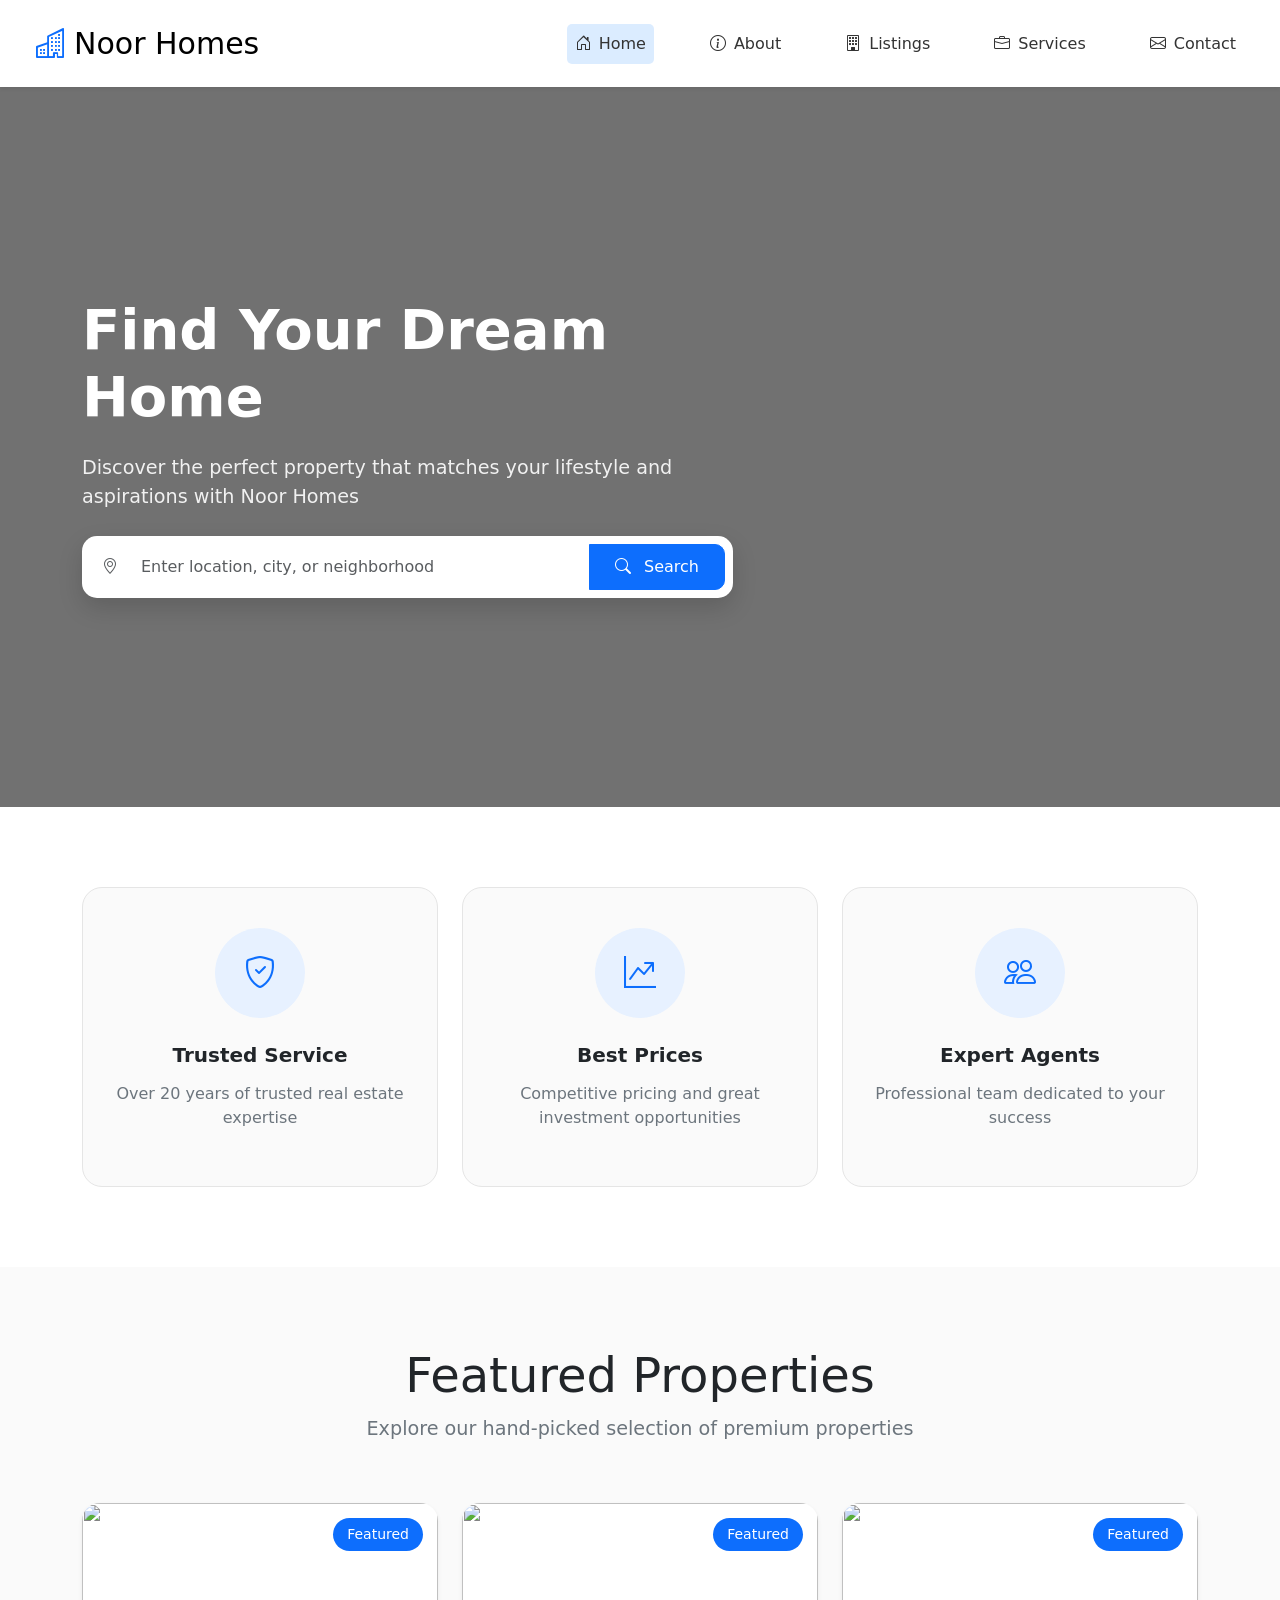
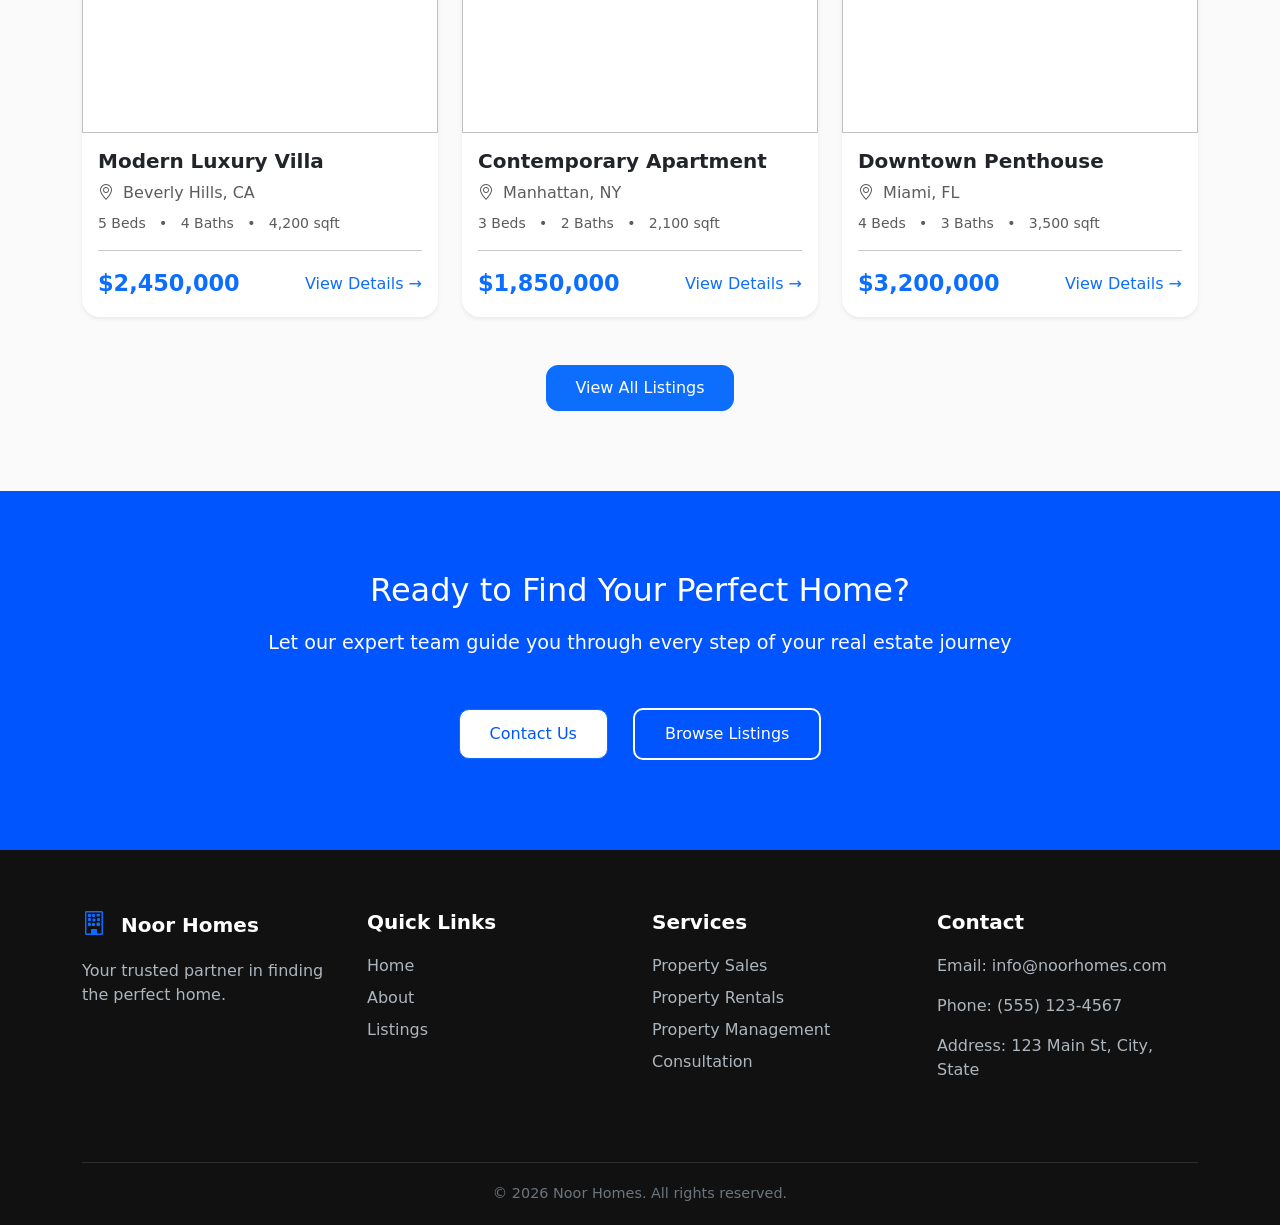
==== commit f7557fad: "general commit" ====
--- a/files/index.html
+++ b/files/index.html
@@ -12,7 +12,7 @@
     <link
       href="https://cdn.jsdelivr.net/npm/bootstrap-icons@1.11.1/font/bootstrap-icons.css"
       rel="stylesheet" />
-    <link rel="stylesheet" href="./styles/styles.css" />
+    <link rel="stylesheet" href="../styles/styles.css" />
   </head>
 
   <body>
--- a/styles/styles.css
+++ b/styles/styles.css
@@ -0,0 +1,279 @@
+.navbar-fixed {
+  position: fixed;
+  top: 0;
+  width: 100%;
+  z-index: 1030; /* Make sure it's above other content */
+  background-color: #fff; /* Optional: keep a background so it's not transparent */
+  box-shadow: 0 4px 6px rgba(0, 0, 0, 0.1); /* Optional: add shadow for depth */
+}
+
+.navbar-nav .nav-link:hover {
+  color: #007bff !important;
+  background-color: #f8f9fa;
+  border-radius: 5px;
+  transition:
+    color 0.3s ease,
+    background-color 0.3s ease;
+}
+
+.navbar-nav .nav-link {
+  color: #333 !important;
+  font-weight: 500;
+  transition:
+    color 0.3s ease,
+    background-color 0.3s ease;
+}
+
+.active:hover {
+  color: #007bff !important;
+  border-radius: 5px;
+  border: 10px;
+  background-color: #dbecff;
+}
+
+.active {
+  color: #007bff !important;
+  font-weight: 500;
+  border-radius: 5px;
+  background-color: #dbecff;
+}
+
+.hero {
+  background:
+    linear-gradient(rgba(0, 0, 0, 0.55), rgba(0, 0, 0, 0.55)),
+    url("https://img-v2.gtsstatic.net/reno/imagereader.aspx?url=https%3A%2F%2Fm.sothebysrealty.com%2F1253i215%2Fk8p39r29jjwrm12enc5qk9kdq3i215&w=3840&q=75&option=N&permitphotoenlargement=false&fallbackimageurl=https://www.sothebysrealty.com/resources/siteresources/commonresources/images/nophoto/no_image_new.png")
+      center/cover no-repeat;
+  height: 80vh;
+  display: flex;
+  align-items: center;
+  color: white;
+}
+
+.hero h1 {
+  font-size: 3.5rem;
+  font-weight: 700;
+}
+
+.hero p {
+  font-size: 1.2rem;
+  opacity: 0.9;
+}
+
+.search-box {
+  background: white;
+  border-radius: 15px;
+  padding: 8px;
+  box-shadow: 0 10px 25px rgba(0, 0, 0, 0.15);
+}
+
+.search-box .form-control {
+  border: none;
+  box-shadow: none;
+}
+
+.search-btn {
+  border-radius: 10px;
+  padding: 10px 25px;
+}
+
+.feature-section {
+  background-color: #ffffff;
+  padding: 80px 0;
+}
+
+.feature-card {
+  border-radius: 20px;
+  border: 1px solid #e5e5e5;
+  padding: 40px 30px;
+  text-align: center;
+  transition: all 0.3s ease;
+  background-color: #fafafa;
+}
+
+.feature-card:hover {
+  background-color: #eaf6ff; /* light sky blue */
+  transform: translateY(-5px);
+  box-shadow: 0 10px 25px rgba(0, 0, 0, 0.08);
+}
+
+.icon-circle {
+  width: 90px;
+  height: 90px;
+  background-color: #e7f1ff;
+  border-radius: 50%;
+  display: flex;
+  align-items: center;
+  justify-content: center;
+  margin: 0 auto 25px auto;
+}
+
+.icon-circle i {
+  font-size: 32px;
+  color: #0d6efd;
+}
+
+.feature-card h5 {
+  font-weight: 600;
+  margin-bottom: 15px;
+}
+
+.feature-card p {
+  color: #6c757d;
+}
+
+body {
+  background-color: #fafafa;
+}
+
+.property-section {
+  padding: 80px 0;
+}
+
+.section-header {
+  text-align: center;
+  margin-bottom: 60px;
+}
+
+.section-header h1 {
+  font-size: 3rem;
+}
+
+.section-header p {
+  font-size: 1.2rem;
+  color: #6c757d;
+  margin-top: 10px;
+}
+
+.property-card {
+  border-radius: 18px;
+  overflow: hidden;
+  border: none;
+  transition: all 0.3s ease;
+}
+
+.property-card:hover {
+  transform: translateY(-6px);
+  box-shadow: 0 15px 30px rgba(0, 0, 0, 0.08);
+}
+
+.property-card img {
+  height: 230px;
+  object-fit: cover;
+}
+
+.featured-badge {
+  position: absolute;
+  top: 15px;
+  right: 15px;
+  background: #0d6efd;
+  padding: 6px 14px;
+  border-radius: 50px;
+  font-size: 14px;
+}
+
+.property-price {
+  font-size: 1.4rem;
+  font-weight: 600;
+  color: #0d6efd;
+}
+
+.view-details {
+  color: #0d6efd;
+  font-weight: 500;
+  text-decoration: none;
+}
+
+.view-details:hover {
+  text-decoration: underline;
+}
+
+.view-all-btn {
+  border-radius: 12px;
+  padding: 10px 28px;
+}
+
+.contact-section {
+  background-color: #0055ff;
+  color: white;
+  text-align: center;
+  padding: 80px 20px;
+}
+
+.contact-section h1 {
+  font-size: 2rem;
+  margin-bottom: 20px;
+}
+
+.contact-section p {
+  font-size: 1.2rem;
+  margin-bottom: 40px;
+}
+
+.contact-buttons .btn {
+  margin: 10px;
+  padding: 12px 30px;
+  font-size: 1rem;
+  border-radius: 10px;
+}
+
+.contact-buttons .btn-outline {
+  background: transparent;
+  border: 2px solid white;
+  color: white;
+}
+
+.contact-buttons .btn-primary {
+  background-color: white;
+  color: #0056ff;
+}
+
+.contact-buttons .btn-primary:hover {
+  background-color: #e0e0e0;
+  color: #0056ff;
+}
+
+.contact-buttons .btn-outline:hover {
+  background-color: white;
+  color: #0056ff;
+}
+
+.footer {
+  background-color: #111111;
+  color: #adb5bd;
+  padding: 60px 0 20px;
+}
+
+.footer h5 {
+  color: #ffffff;
+  font-weight: 600;
+  margin-bottom: 20px;
+}
+
+.footer a {
+  color: #adb5bd;
+  text-decoration: none;
+  display: block;
+  margin-bottom: 8px;
+  transition: 0.3s;
+}
+
+.footer a:hover {
+  color: #ffffff;
+}
+
+.footer-divider {
+  border-top: 1px solid #2c2c2c;
+  margin: 40px 0 20px;
+}
+
+.brand-icon {
+  color: #0d6efd;
+  font-size: 1.5rem;
+  margin-right: 8px;
+}
+
+.footer-bottom {
+  text-align: center;
+  color: #6c757d;
+  font-size: 0.9rem;
+}
